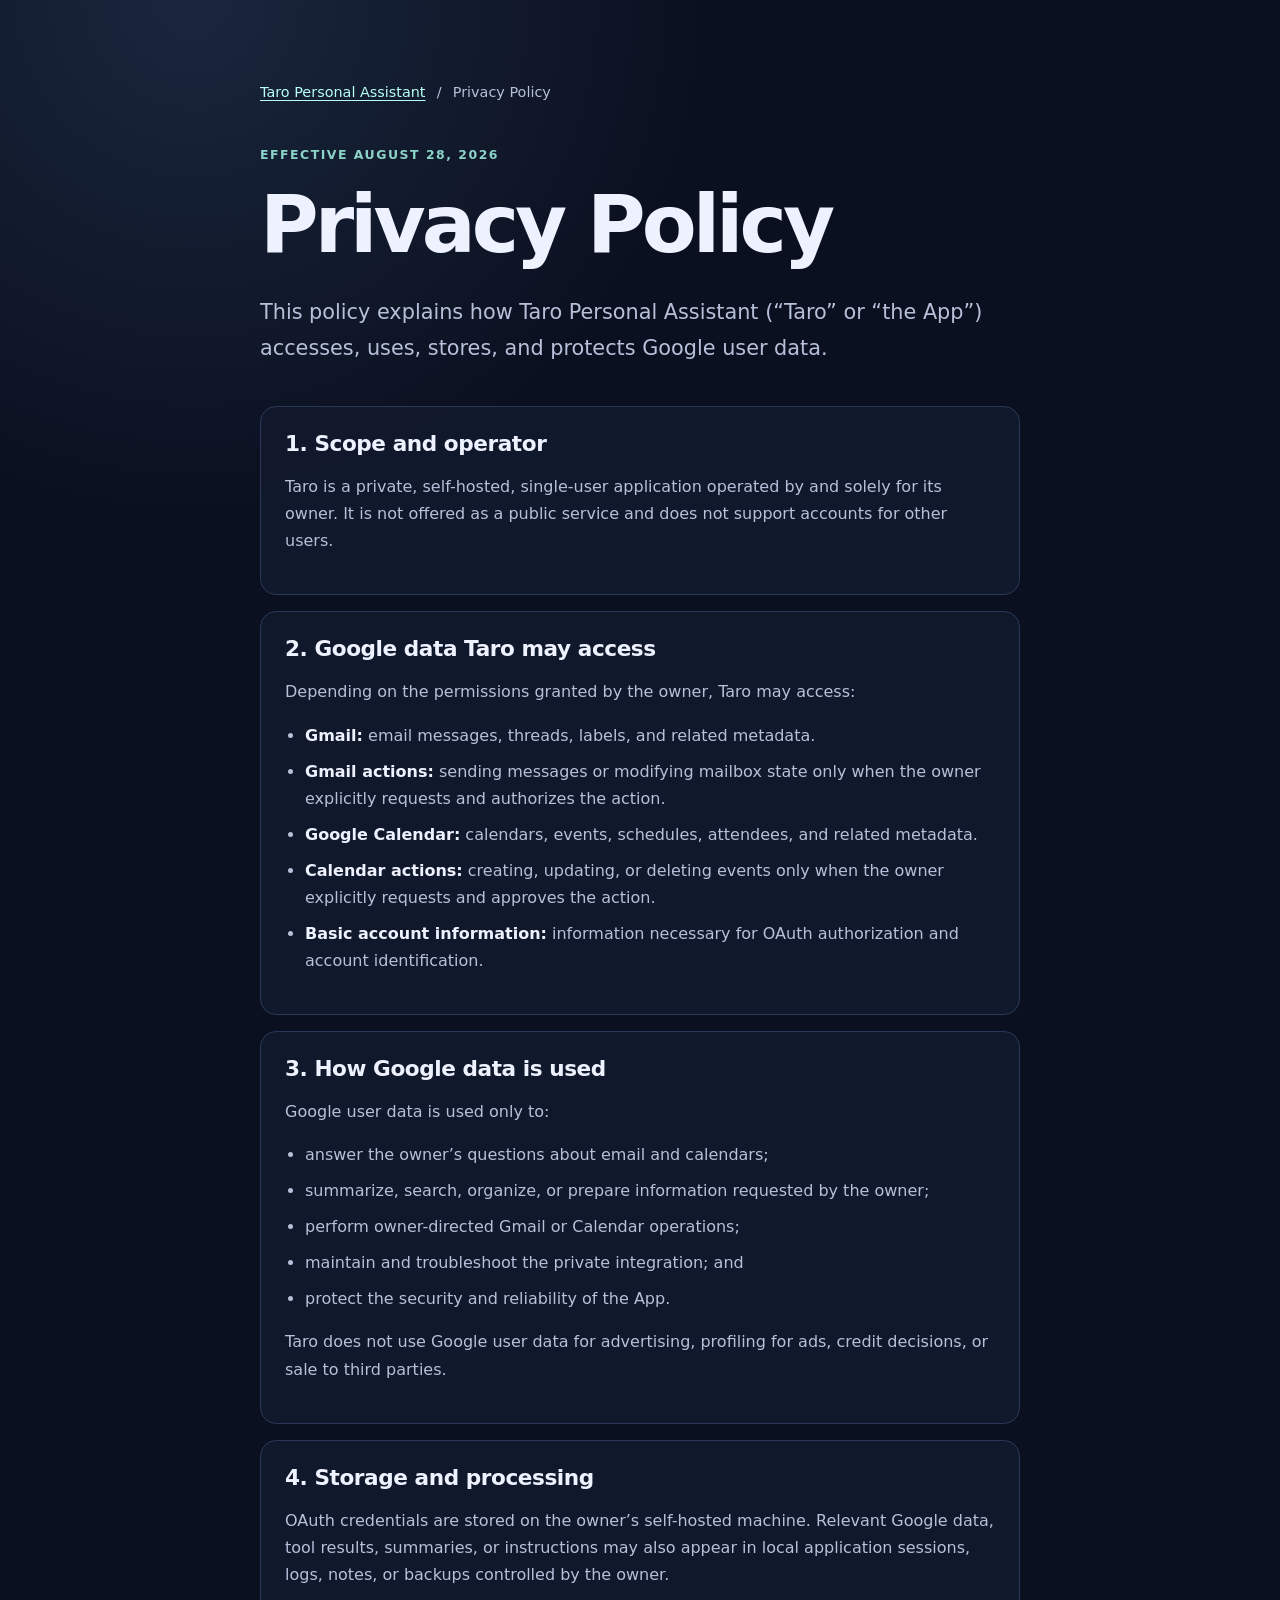
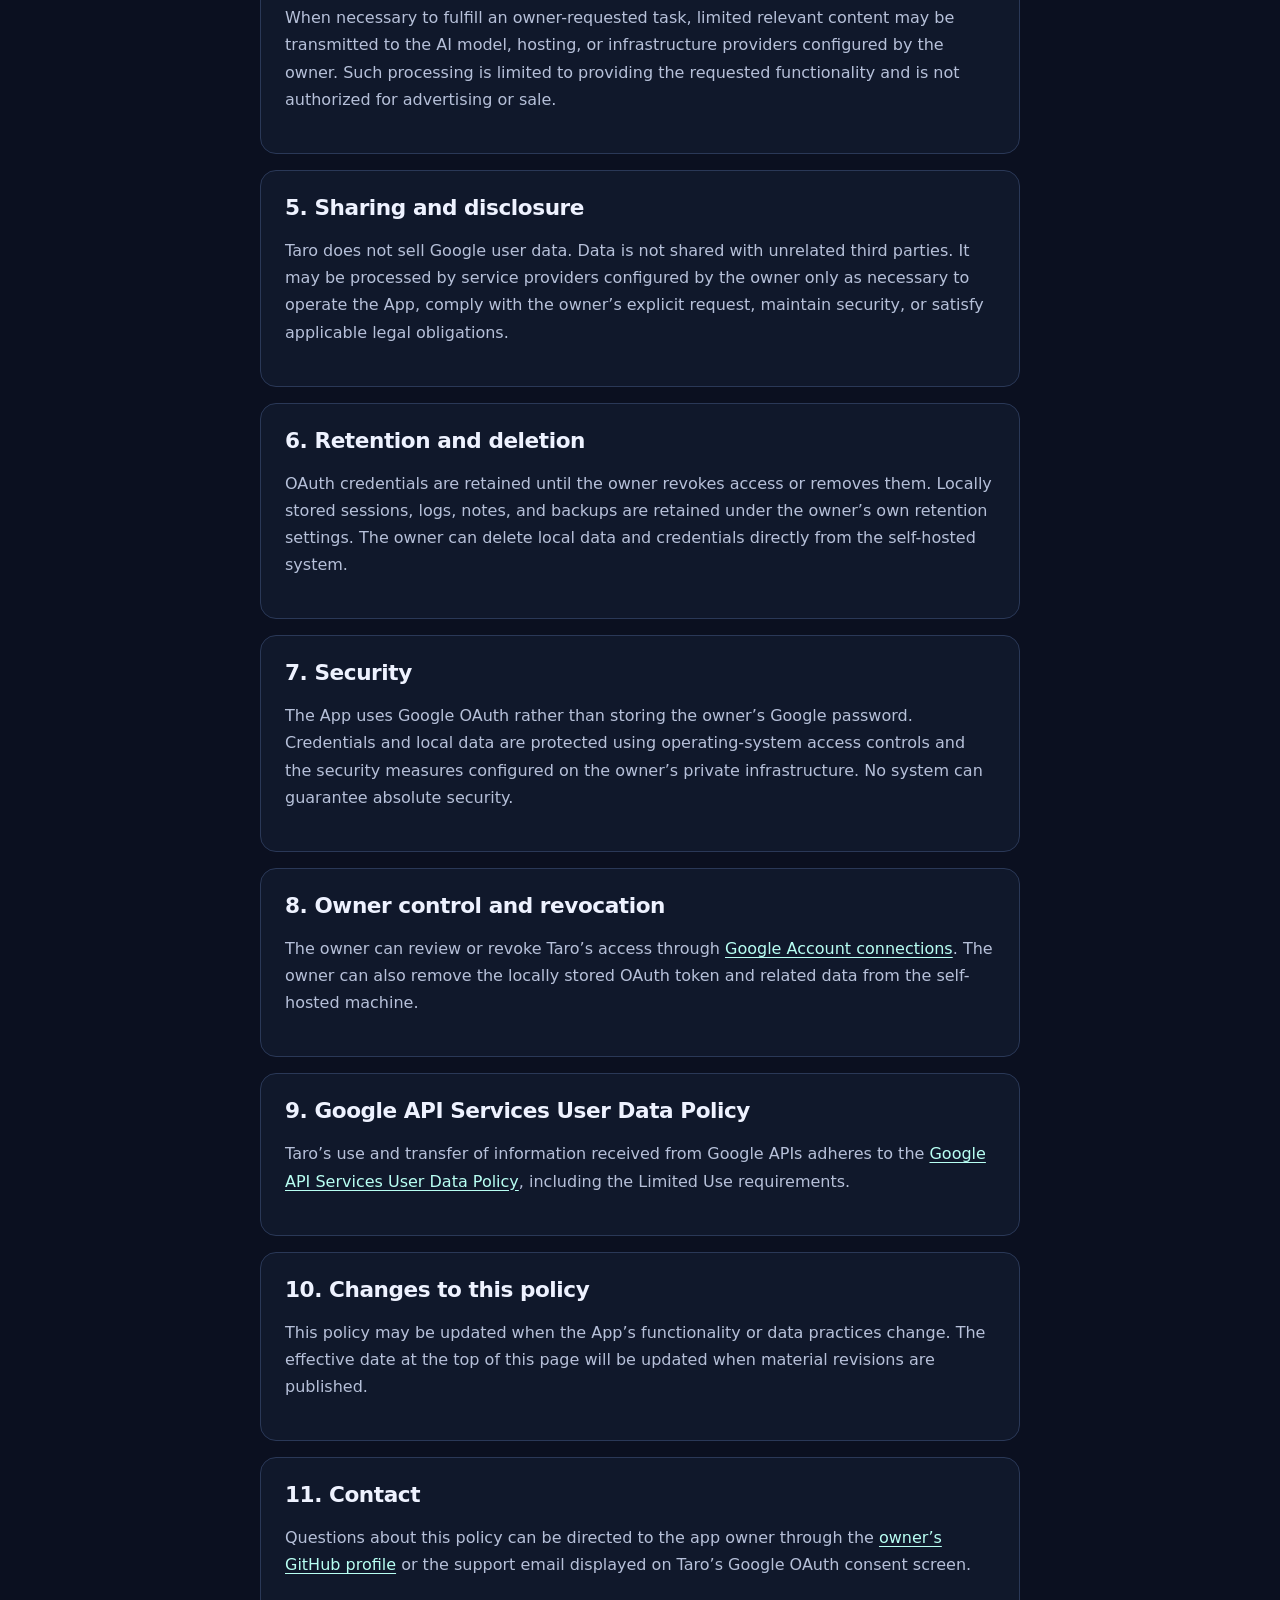
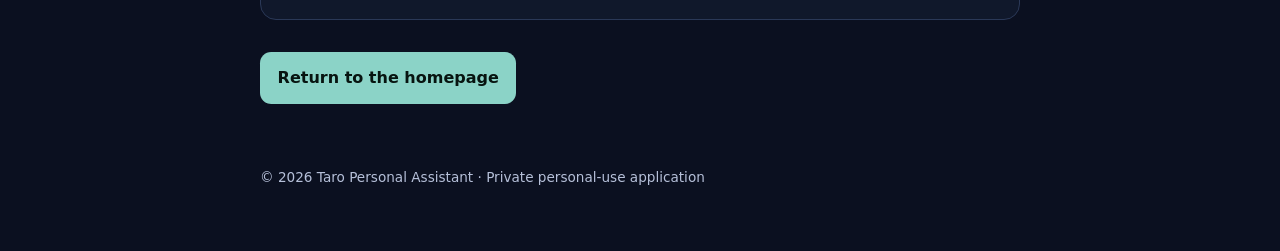
==== privacy/index.html @ 0ebfea74 "docs: add OAuth homepage and privacy policy" ====
<!doctype html>
<html lang="en">
<head>
  <meta charset="utf-8">
  <meta name="viewport" content="width=device-width, initial-scale=1">
  <meta name="description" content="Privacy policy for Taro Personal Assistant and its use of Google Calendar and Gmail data.">
  <title>Privacy Policy · Taro Personal Assistant</title>
  <link rel="stylesheet" href="../styles.css">
</head>
<body>
  <main class="shell policy">
    <nav class="breadcrumb" aria-label="Breadcrumb">
      <a href="../">Taro Personal Assistant</a>
      <span aria-hidden="true">/</span>
      <span>Privacy Policy</span>
    </nav>

    <header class="hero compact">
      <p class="eyebrow">Effective August 28, 2026</p>
      <h1>Privacy Policy</h1>
      <p class="lede">
        This policy explains how Taro Personal Assistant (“Taro” or “the App”)
        accesses, uses, stores, and protects Google user data.
      </p>
    </header>

    <section>
      <h2>1. Scope and operator</h2>
      <p>
        Taro is a private, self-hosted, single-user application operated by and
        solely for its owner. It is not offered as a public service and does not
        support accounts for other users.
      </p>
    </section>

    <section>
      <h2>2. Google data Taro may access</h2>
      <p>Depending on the permissions granted by the owner, Taro may access:</p>
      <ul>
        <li><strong>Gmail:</strong> email messages, threads, labels, and related metadata.</li>
        <li><strong>Gmail actions:</strong> sending messages or modifying mailbox state only when the owner explicitly requests and authorizes the action.</li>
        <li><strong>Google Calendar:</strong> calendars, events, schedules, attendees, and related metadata.</li>
        <li><strong>Calendar actions:</strong> creating, updating, or deleting events only when the owner explicitly requests and approves the action.</li>
        <li><strong>Basic account information:</strong> information necessary for OAuth authorization and account identification.</li>
      </ul>
    </section>

    <section>
      <h2>3. How Google data is used</h2>
      <p>Google user data is used only to:</p>
      <ul>
        <li>answer the owner’s questions about email and calendars;</li>
        <li>summarize, search, organize, or prepare information requested by the owner;</li>
        <li>perform owner-directed Gmail or Calendar operations;</li>
        <li>maintain and troubleshoot the private integration; and</li>
        <li>protect the security and reliability of the App.</li>
      </ul>
      <p>
        Taro does not use Google user data for advertising, profiling for ads,
        credit decisions, or sale to third parties.
      </p>
    </section>

    <section>
      <h2>4. Storage and processing</h2>
      <p>
        OAuth credentials are stored on the owner’s self-hosted machine. Relevant
        Google data, tool results, summaries, or instructions may also appear in
        local application sessions, logs, notes, or backups controlled by the owner.
      </p>
      <p>
        When necessary to fulfill an owner-requested task, limited relevant content
        may be transmitted to the AI model, hosting, or infrastructure providers
        configured by the owner. Such processing is limited to providing the
        requested functionality and is not authorized for advertising or sale.
      </p>
    </section>

    <section>
      <h2>5. Sharing and disclosure</h2>
      <p>
        Taro does not sell Google user data. Data is not shared with unrelated
        third parties. It may be processed by service providers configured by the
        owner only as necessary to operate the App, comply with the owner’s explicit
        request, maintain security, or satisfy applicable legal obligations.
      </p>
    </section>

    <section>
      <h2>6. Retention and deletion</h2>
      <p>
        OAuth credentials are retained until the owner revokes access or removes
        them. Locally stored sessions, logs, notes, and backups are retained under
        the owner’s own retention settings. The owner can delete local data and
        credentials directly from the self-hosted system.
      </p>
    </section>

    <section>
      <h2>7. Security</h2>
      <p>
        The App uses Google OAuth rather than storing the owner’s Google password.
        Credentials and local data are protected using operating-system access
        controls and the security measures configured on the owner’s private
        infrastructure. No system can guarantee absolute security.
      </p>
    </section>

    <section>
      <h2>8. Owner control and revocation</h2>
      <p>
        The owner can review or revoke Taro’s access through
        <a href="https://myaccount.google.com/connections" rel="noreferrer">Google Account connections</a>.
        The owner can also remove the locally stored OAuth token and related data
        from the self-hosted machine.
      </p>
    </section>

    <section>
      <h2>9. Google API Services User Data Policy</h2>
      <p>
        Taro’s use and transfer of information received from Google APIs adheres
        to the
        <a href="https://developers.google.com/terms/api-services-user-data-policy" rel="noreferrer">Google API Services User Data Policy</a>,
        including the Limited Use requirements.
      </p>
    </section>

    <section>
      <h2>10. Changes to this policy</h2>
      <p>
        This policy may be updated when the App’s functionality or data practices
        change. The effective date at the top of this page will be updated when
        material revisions are published.
      </p>
    </section>

    <section>
      <h2>11. Contact</h2>
      <p>
        Questions about this policy can be directed to the app owner through the
        <a href="https://github.com/rmace001" rel="me noreferrer">owner’s GitHub profile</a>
        or the support email displayed on Taro’s Google OAuth consent screen.
      </p>
    </section>

    <nav class="actions" aria-label="Site links">
      <a class="button" href="../">Return to the homepage</a>
    </nav>
  </main>

  <footer>
    <p>© 2026 Taro Personal Assistant · Private personal-use application</p>
  </footer>
</body>
</html>
---- styles.css ----
:root {
  color-scheme: dark;
  --background: #0b1020;
  --surface: #121a2f;
  --surface-soft: #18233d;
  --text: #eef2ff;
  --muted: #b6c0d9;
  --accent: #8bd3c7;
  --accent-strong: #b8fff3;
  --line: #2a3857;
  --max-width: 760px;
  font-family: Inter, ui-sans-serif, system-ui, -apple-system, BlinkMacSystemFont, "Segoe UI", sans-serif;
}

* { box-sizing: border-box; }

html { scroll-behavior: smooth; }

body {
  margin: 0;
  min-height: 100vh;
  background:
    radial-gradient(circle at 15% 0%, rgba(82, 128, 174, 0.2), transparent 32rem),
    var(--background);
  color: var(--text);
  line-height: 1.7;
}

.shell {
  width: min(calc(100% - 2rem), var(--max-width));
  margin: 0 auto;
  padding: 5rem 0 3rem;
}

.hero { padding-bottom: 2.5rem; }
.hero.compact { padding-bottom: 1.5rem; }

.eyebrow {
  margin: 0 0 0.7rem;
  color: var(--accent);
  font-size: 0.78rem;
  font-weight: 750;
  letter-spacing: 0.12em;
  text-transform: uppercase;
}

h1, h2 { line-height: 1.2; }

h1 {
  max-width: 14ch;
  margin: 0;
  font-size: clamp(2.6rem, 8vw, 5rem);
  letter-spacing: -0.05em;
}

h2 {
  margin: 0 0 0.8rem;
  font-size: 1.35rem;
  letter-spacing: -0.02em;
}

p, li { color: var(--muted); }

.lede {
  max-width: 62ch;
  margin: 1.4rem 0 0;
  font-size: clamp(1.05rem, 2.5vw, 1.3rem);
}

section {
  margin: 1rem 0;
  padding: 1.5rem;
  border: 1px solid var(--line);
  border-radius: 1rem;
  background: rgba(18, 26, 47, 0.78);
}

.notice { background: rgba(24, 35, 61, 0.9); }

ul { padding-left: 1.25rem; }
li + li { margin-top: 0.55rem; }

strong { color: var(--text); }

a {
  color: var(--accent-strong);
  text-underline-offset: 0.18em;
}

a:hover { text-decoration-thickness: 0.15em; }

.actions {
  display: flex;
  flex-wrap: wrap;
  align-items: center;
  gap: 1rem;
  margin-top: 2rem;
}

.button {
  display: inline-block;
  padding: 0.8rem 1.1rem;
  border-radius: 0.7rem;
  background: var(--accent);
  color: #071410;
  font-weight: 750;
  text-decoration: none;
}

.text-link { padding: 0.75rem 0; }

.breadcrumb {
  display: flex;
  gap: 0.7rem;
  margin-bottom: 2.5rem;
  color: var(--muted);
  font-size: 0.9rem;
}

.policy h1 { max-width: none; }

footer {
  width: min(calc(100% - 2rem), var(--max-width));
  margin: 0 auto;
  padding: 0 0 3rem;
  font-size: 0.85rem;
}

@media (max-width: 520px) {
  .shell { padding-top: 3rem; }
  section { padding: 1.15rem; }
  .actions { align-items: stretch; flex-direction: column; }
  .button, .text-link { text-align: center; }
}
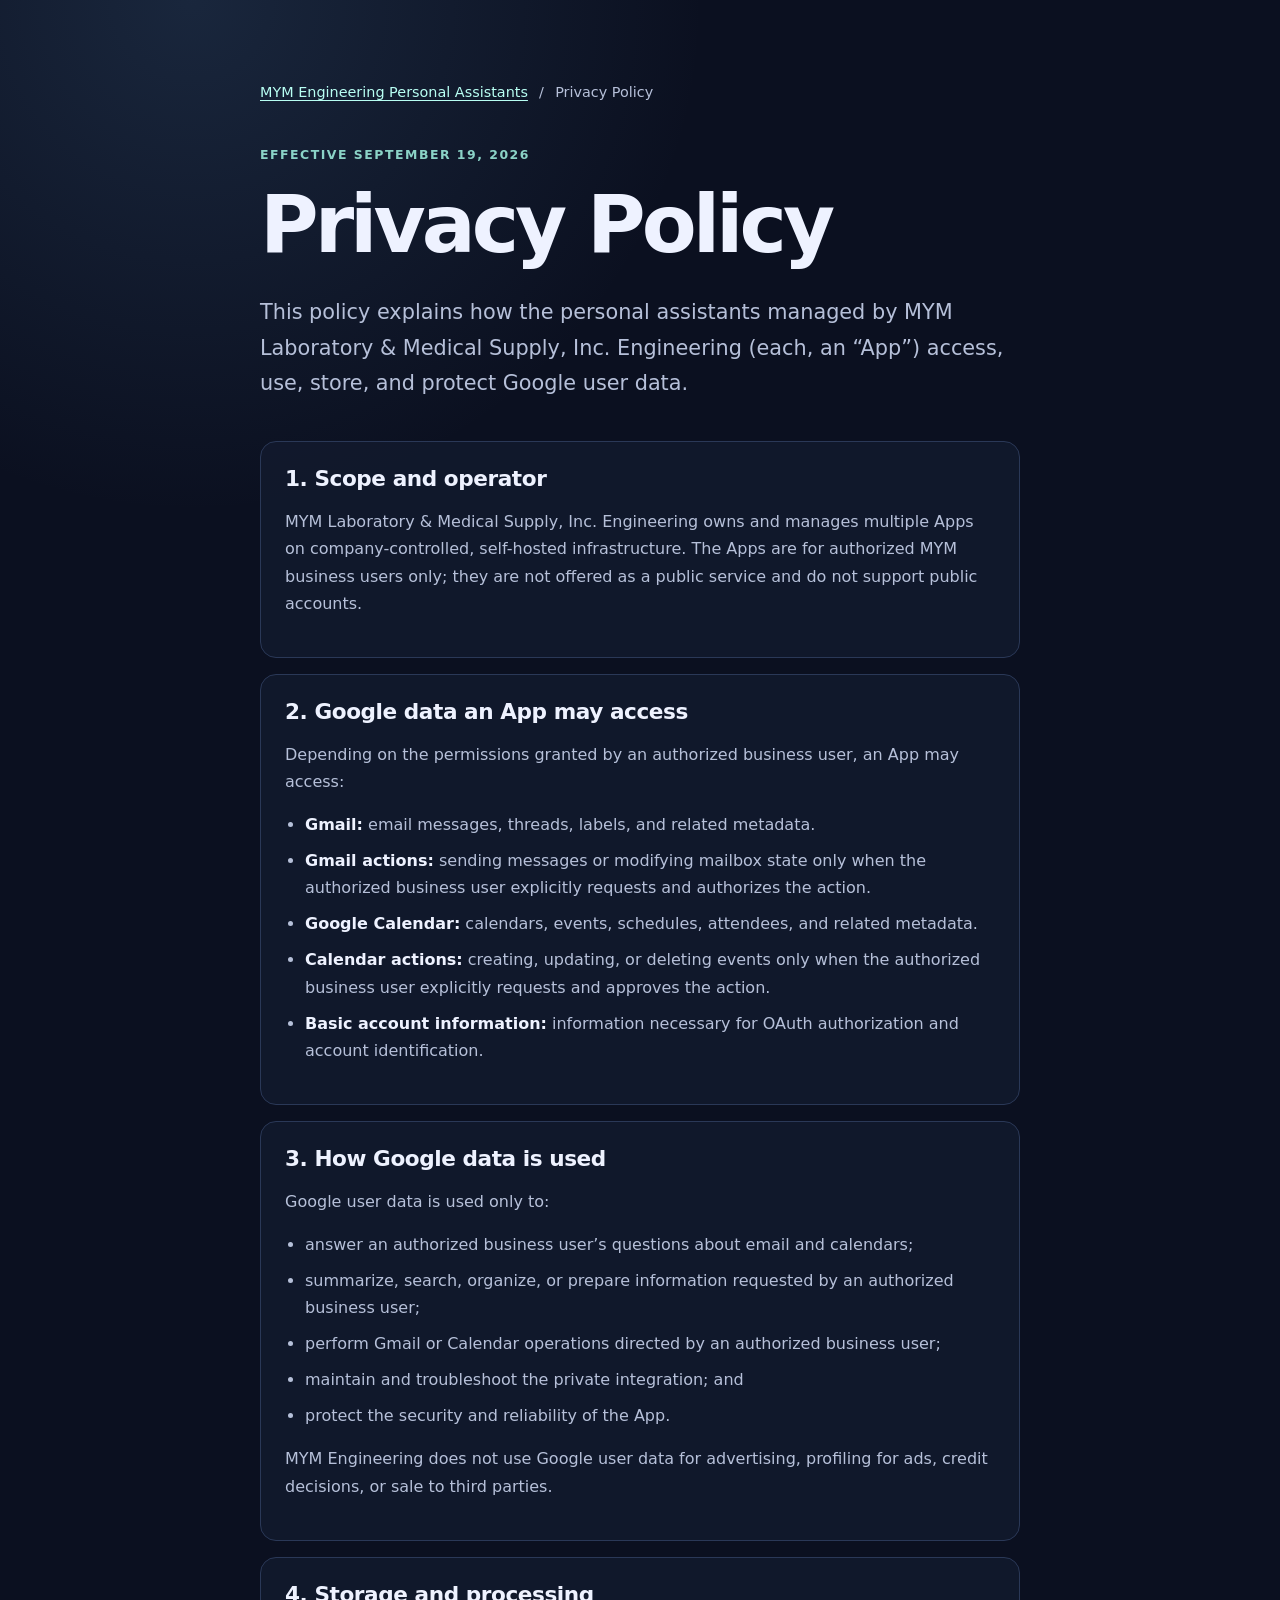
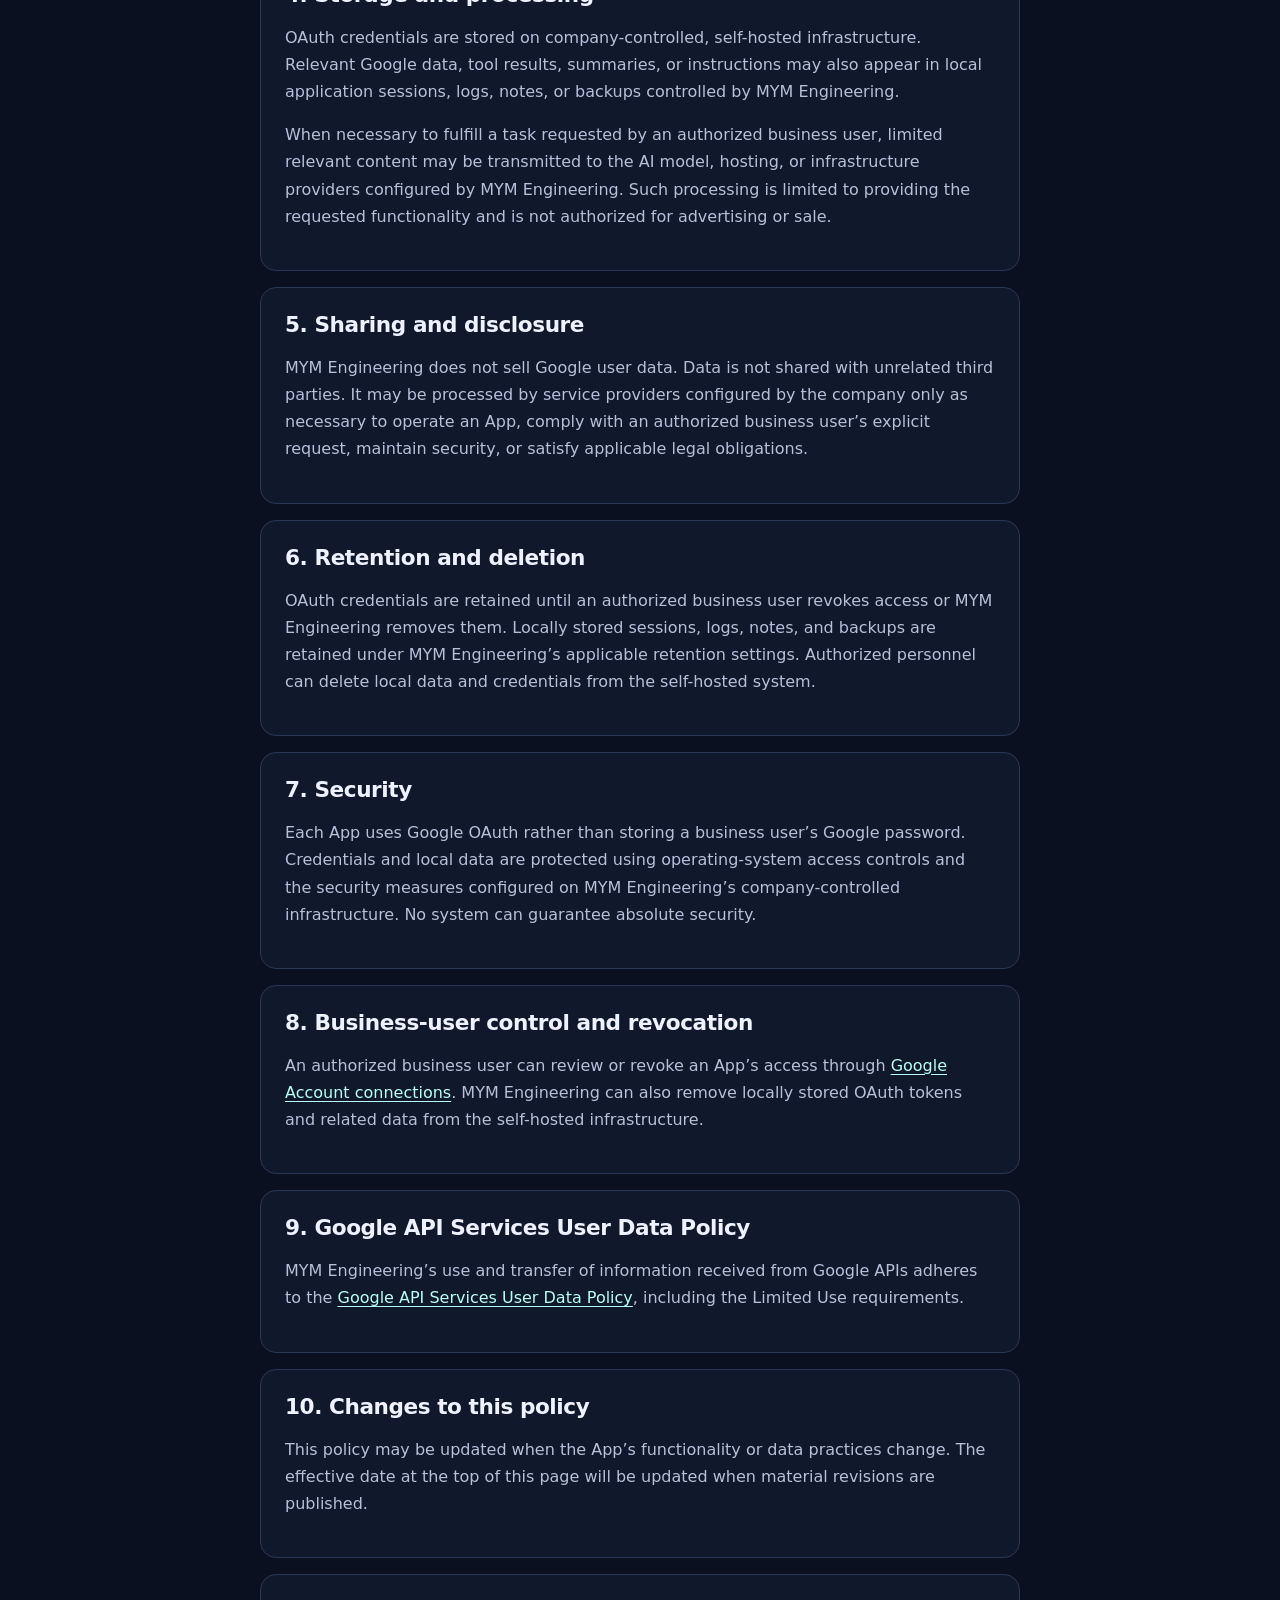
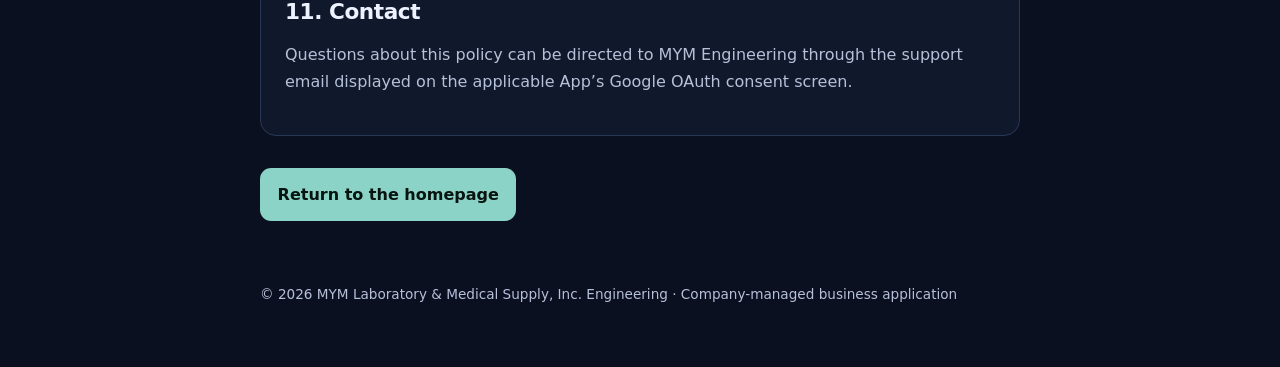
==== commit 03267e3d: "ensure the right username is there" ====
--- a/privacy/index.html
+++ b/privacy/index.html
@@ -3,44 +3,46 @@
 <head>
   <meta charset="utf-8">
   <meta name="viewport" content="width=device-width, initial-scale=1">
-  <meta name="description" content="Privacy policy for Taro Personal Assistant and its use of Google Calendar and Gmail data.">
-  <title>Privacy Policy · Taro Personal Assistant</title>
+  <meta name="description" content="Privacy policy for MYM Engineering personal assistants and their use of Google Calendar and Gmail data.">
+  <title>Privacy Policy · MYM Engineering Personal Assistants</title>
   <link rel="stylesheet" href="../styles.css">
 </head>
 <body>
   <main class="shell policy">
     <nav class="breadcrumb" aria-label="Breadcrumb">
-      <a href="../">Taro Personal Assistant</a>
+      <a href="../">MYM Engineering Personal Assistants</a>
       <span aria-hidden="true">/</span>
       <span>Privacy Policy</span>
     </nav>
 
     <header class="hero compact">
-      <p class="eyebrow">Effective August 28, 2026</p>
+      <p class="eyebrow">Effective September 19, 2026</p>
       <h1>Privacy Policy</h1>
       <p class="lede">
-        This policy explains how Taro Personal Assistant (“Taro” or “the App”)
-        accesses, uses, stores, and protects Google user data.
+        This policy explains how the personal assistants managed by MYM
+        Laboratory &amp; Medical Supply, Inc. Engineering (each, an “App”) access,
+        use, store, and protect Google user data.
       </p>
     </header>
 
     <section>
       <h2>1. Scope and operator</h2>
       <p>
-        Taro is a private, self-hosted, single-user application operated by and
-        solely for its owner. It is not offered as a public service and does not
-        support accounts for other users.
+        MYM Laboratory &amp; Medical Supply, Inc. Engineering owns and manages
+        multiple Apps on company-controlled, self-hosted infrastructure. The
+        Apps are for authorized MYM business users only; they are not offered as
+        a public service and do not support public accounts.
       </p>
     </section>
 
     <section>
-      <h2>2. Google data Taro may access</h2>
-      <p>Depending on the permissions granted by the owner, Taro may access:</p>
+      <h2>2. Google data an App may access</h2>
+      <p>Depending on the permissions granted by an authorized business user, an App may access:</p>
       <ul>
         <li><strong>Gmail:</strong> email messages, threads, labels, and related metadata.</li>
-        <li><strong>Gmail actions:</strong> sending messages or modifying mailbox state only when the owner explicitly requests and authorizes the action.</li>
+        <li><strong>Gmail actions:</strong> sending messages or modifying mailbox state only when the authorized business user explicitly requests and authorizes the action.</li>
         <li><strong>Google Calendar:</strong> calendars, events, schedules, attendees, and related metadata.</li>
-        <li><strong>Calendar actions:</strong> creating, updating, or deleting events only when the owner explicitly requests and approves the action.</li>
+        <li><strong>Calendar actions:</strong> creating, updating, or deleting events only when the authorized business user explicitly requests and approves the action.</li>
         <li><strong>Basic account information:</strong> information necessary for OAuth authorization and account identification.</li>
       </ul>
     </section>
@@ -49,14 +51,14 @@
       <h2>3. How Google data is used</h2>
       <p>Google user data is used only to:</p>
       <ul>
-        <li>answer the owner’s questions about email and calendars;</li>
-        <li>summarize, search, organize, or prepare information requested by the owner;</li>
-        <li>perform owner-directed Gmail or Calendar operations;</li>
+        <li>answer an authorized business user’s questions about email and calendars;</li>
+        <li>summarize, search, organize, or prepare information requested by an authorized business user;</li>
+        <li>perform Gmail or Calendar operations directed by an authorized business user;</li>
         <li>maintain and troubleshoot the private integration; and</li>
         <li>protect the security and reliability of the App.</li>
       </ul>
       <p>
-        Taro does not use Google user data for advertising, profiling for ads,
+        MYM Engineering does not use Google user data for advertising, profiling for ads,
         credit decisions, or sale to third parties.
       </p>
     </section>
@@ -64,14 +66,15 @@
     <section>
       <h2>4. Storage and processing</h2>
       <p>
-        OAuth credentials are stored on the owner’s self-hosted machine. Relevant
+        OAuth credentials are stored on company-controlled, self-hosted infrastructure. Relevant
         Google data, tool results, summaries, or instructions may also appear in
-        local application sessions, logs, notes, or backups controlled by the owner.
+        local application sessions, logs, notes, or backups controlled by MYM
+        Engineering.
       </p>
       <p>
-        When necessary to fulfill an owner-requested task, limited relevant content
+        When necessary to fulfill a task requested by an authorized business user, limited relevant content
         may be transmitted to the AI model, hosting, or infrastructure providers
-        configured by the owner. Such processing is limited to providing the
+        configured by MYM Engineering. Such processing is limited to providing the
         requested functionality and is not authorized for advertising or sale.
       </p>
     </section>
@@ -79,9 +82,10 @@
     <section>
       <h2>5. Sharing and disclosure</h2>
       <p>
-        Taro does not sell Google user data. Data is not shared with unrelated
+        MYM Engineering does not sell Google user data. Data is not shared with unrelated
         third parties. It may be processed by service providers configured by the
-        owner only as necessary to operate the App, comply with the owner’s explicit
+        company only as necessary to operate an App, comply with an authorized
+        business user’s explicit
         request, maintain security, or satisfy applicable legal obligations.
       </p>
     </section>
@@ -89,37 +93,38 @@
     <section>
       <h2>6. Retention and deletion</h2>
       <p>
-        OAuth credentials are retained until the owner revokes access or removes
-        them. Locally stored sessions, logs, notes, and backups are retained under
-        the owner’s own retention settings. The owner can delete local data and
-        credentials directly from the self-hosted system.
+        OAuth credentials are retained until an authorized business user revokes
+        access or MYM Engineering removes them. Locally stored sessions, logs,
+        notes, and backups are retained under MYM Engineering’s applicable
+        retention settings. Authorized personnel can delete local data and
+        credentials from the self-hosted system.
       </p>
     </section>
 
     <section>
       <h2>7. Security</h2>
       <p>
-        The App uses Google OAuth rather than storing the owner’s Google password.
+        Each App uses Google OAuth rather than storing a business user’s Google password.
         Credentials and local data are protected using operating-system access
-        controls and the security measures configured on the owner’s private
-        infrastructure. No system can guarantee absolute security.
+        controls and the security measures configured on MYM Engineering’s
+        company-controlled infrastructure. No system can guarantee absolute security.
       </p>
     </section>
 
     <section>
-      <h2>8. Owner control and revocation</h2>
+      <h2>8. Business-user control and revocation</h2>
       <p>
-        The owner can review or revoke Taro’s access through
+        An authorized business user can review or revoke an App’s access through
         <a href="https://myaccount.google.com/connections" rel="noreferrer">Google Account connections</a>.
-        The owner can also remove the locally stored OAuth token and related data
-        from the self-hosted machine.
+        MYM Engineering can also remove locally stored OAuth tokens and related
+        data from the self-hosted infrastructure.
       </p>
     </section>
 
     <section>
       <h2>9. Google API Services User Data Policy</h2>
       <p>
-        Taro’s use and transfer of information received from Google APIs adheres
+        MYM Engineering’s use and transfer of information received from Google APIs adheres
         to the
         <a href="https://developers.google.com/terms/api-services-user-data-policy" rel="noreferrer">Google API Services User Data Policy</a>,
         including the Limited Use requirements.
@@ -135,12 +140,12 @@
       </p>
     </section>
 
-    <section>
+    <section id="contact">
       <h2>11. Contact</h2>
       <p>
-        Questions about this policy can be directed to the app owner through the
-        <a href="https://github.com/rmace001" rel="me noreferrer">owner’s GitHub profile</a>
-        or the support email displayed on Taro’s Google OAuth consent screen.
+        Questions about this policy can be directed to MYM Engineering through
+        the support email displayed on the applicable App’s Google OAuth consent
+        screen.
       </p>
     </section>
 
@@ -150,7 +155,7 @@
   </main>
 
   <footer>
-    <p>© 2026 Taro Personal Assistant · Private personal-use application</p>
+    <p>© 2026 MYM Laboratory &amp; Medical Supply, Inc. Engineering · Company-managed business application</p>
   </footer>
 </body>
 </html>
